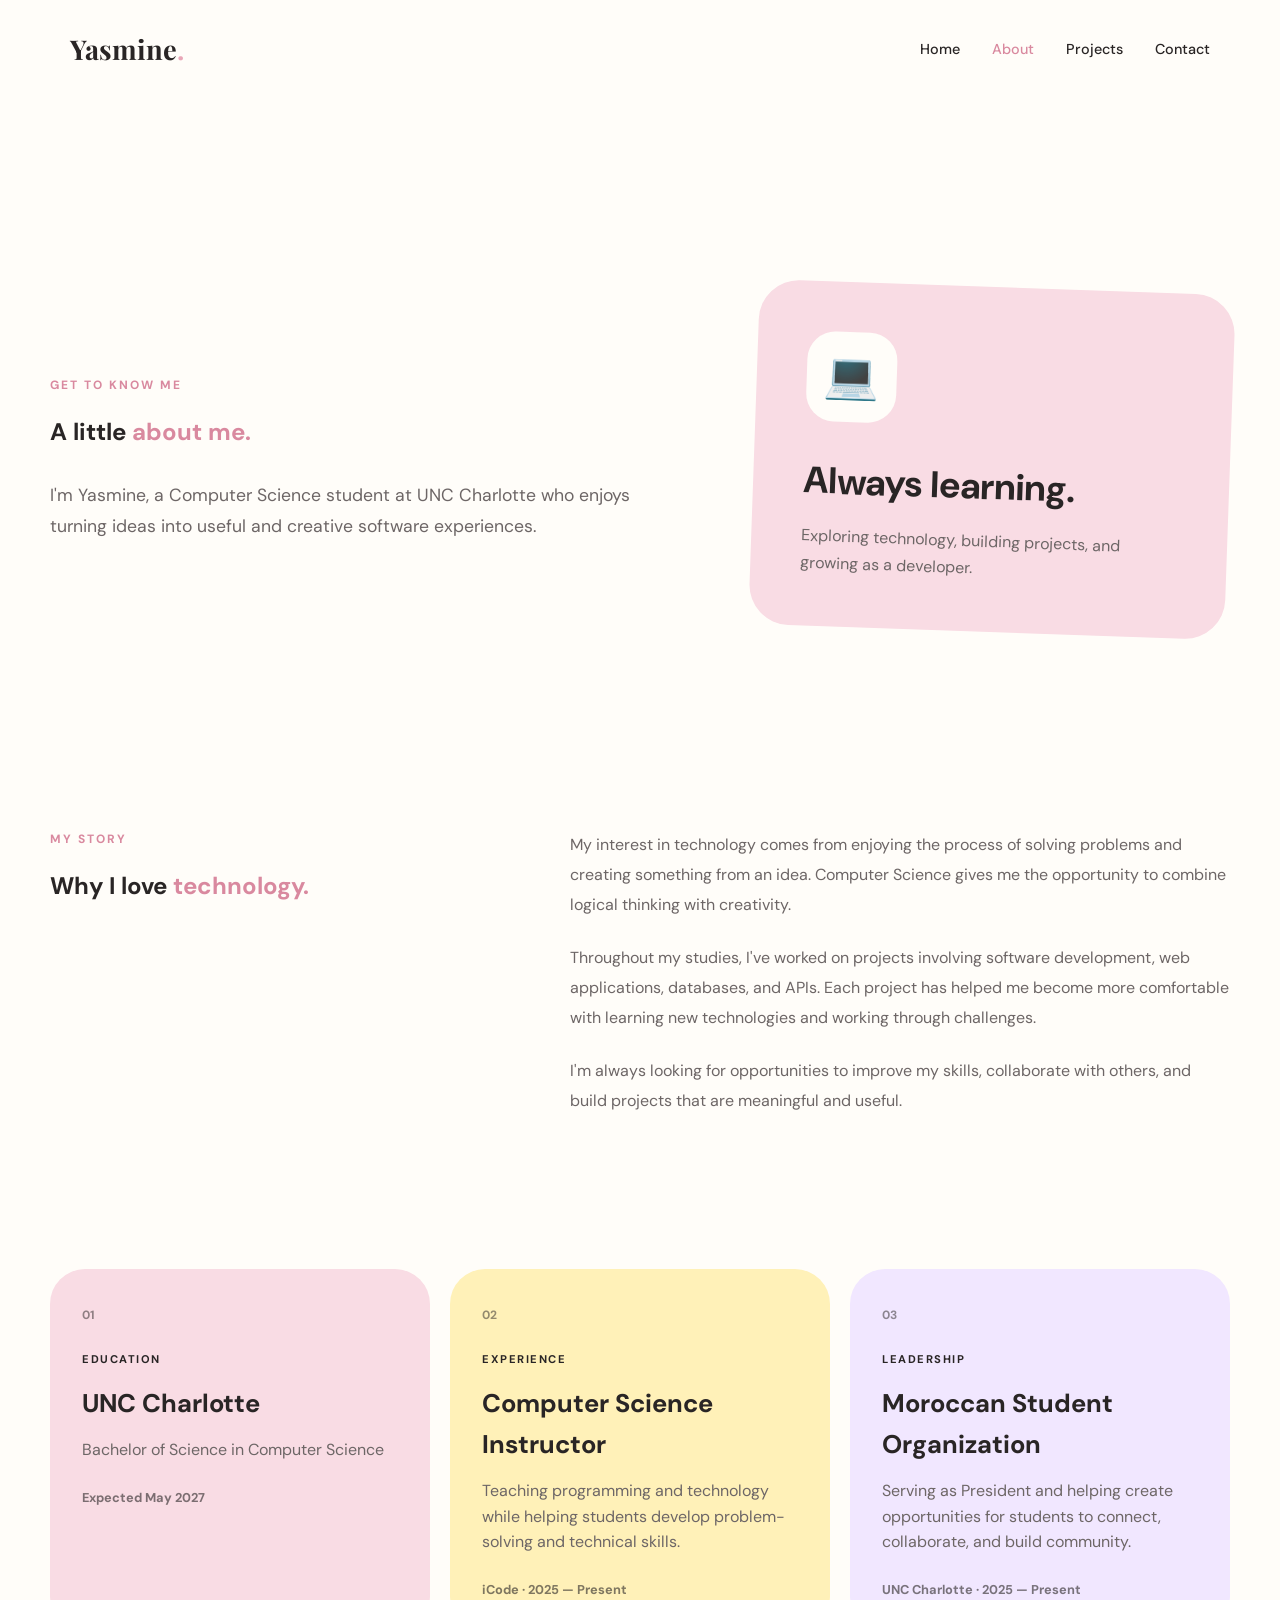
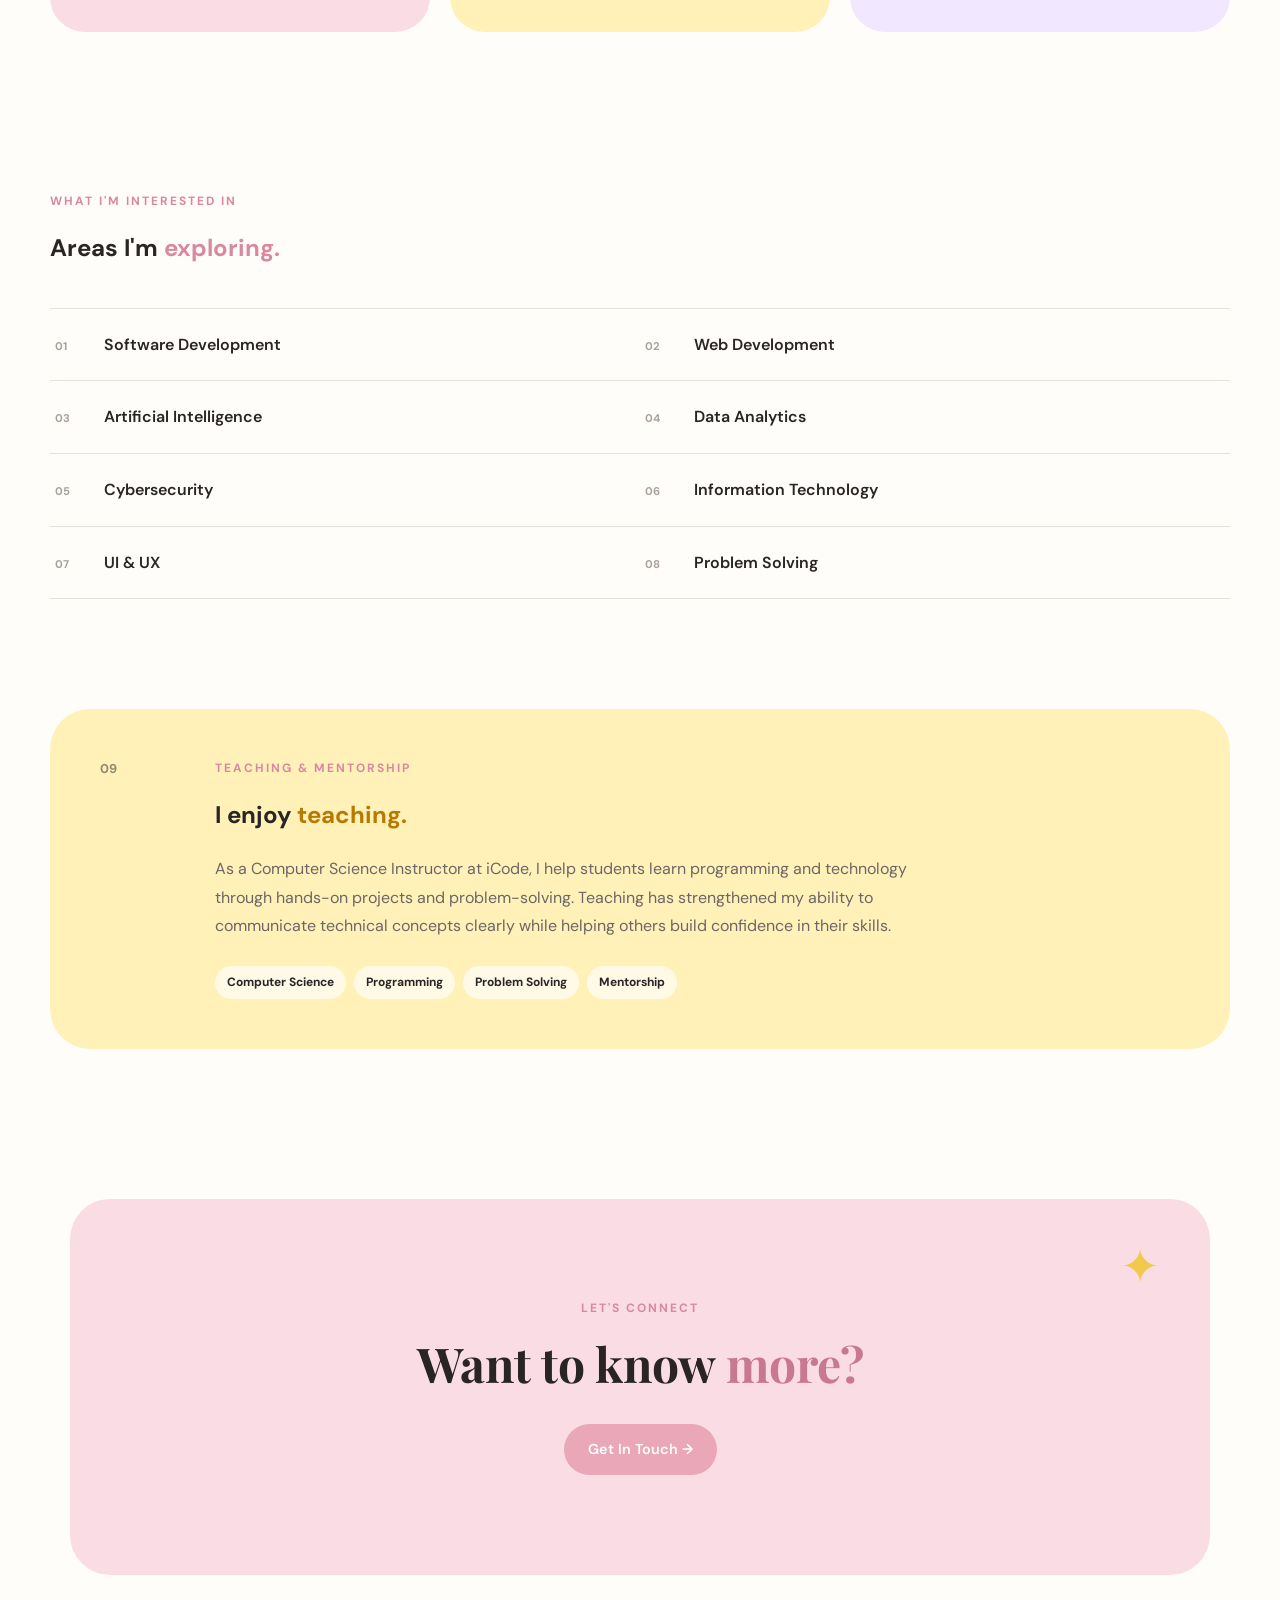
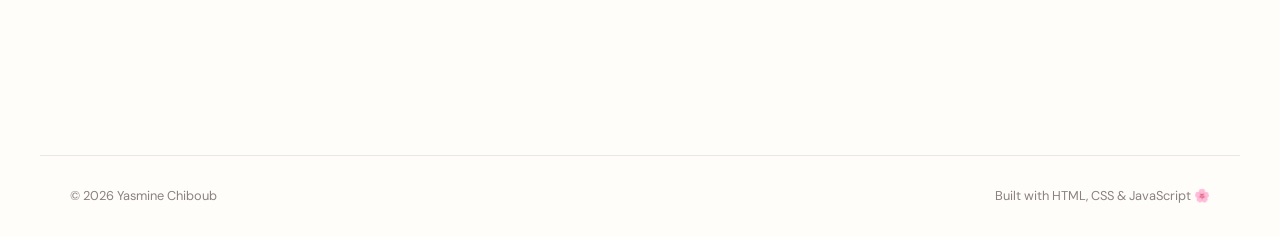
==== about.html @ e4a55085 "Initial portfolio website" ====
<!DOCTYPE html>
<html lang="en">

<head>
  <meta charset="UTF-8">
  <meta name="viewport" content="width=device-width, initial-scale=1.0">

  <title>About | Yasmine Chiboub</title>

  <link rel="stylesheet" href="style.css">

  <link rel="preconnect" href="https://fonts.googleapis.com">
  <link rel="preconnect" href="https://fonts.gstatic.com" crossorigin>

  <link
          href="https://fonts.googleapis.com/css2?family=DM+Sans:wght@400;500;600;700&family=Playfair+Display:wght@500;600;700&display=swap"
          rel="stylesheet">
</head>

<body>

<!-- =========================
     NAVIGATION
========================= -->

<header class="navbar">

  <a href="index.html" class="logo">
    Yasmine<span>.</span>
  </a>

  <nav class="nav-links">
    <a href="index.html">Home</a>
    <a href="about.html" class="active">About</a>
    <a href="projects.html">Projects</a>
    <a href="contact.html">Contact</a>
  </nav>

  <button class="menu-button" id="menuButton">
    ☰
  </button>

</header>


<main class="about-page">

  <!-- =========================
       ABOUT HERO
  ========================= -->

  <section class="about-hero">

    <div>

      <p class="eyebrow">
        GET TO KNOW ME
      </p>

      <h1>
        A little
        <span>about me.</span>
      </h1>

      <p class="about-intro">
        I'm Yasmine, a Computer Science student at UNC Charlotte
        who enjoys turning ideas into useful and creative
        software experiences.
      </p>

    </div>

    <div class="about-hero-card">
      <div class="about-emoji">
        💻
      </div>

      <h2>
        Always learning.
      </h2>

      <p>
        Exploring technology, building projects,
        and growing as a developer.
      </p>
    </div>

  </section>


  <!-- =========================
       MY STORY
  ========================= -->

  <section class="about-story">

    <div class="about-section-heading">

      <p class="eyebrow">
        MY STORY
      </p>

      <h2>
        Why I love
        <span>technology.</span>
      </h2>

    </div>

    <div class="about-story-text">

      <p>
        My interest in technology comes from enjoying the process
        of solving problems and creating something from an idea.
        Computer Science gives me the opportunity to combine
        logical thinking with creativity.
      </p>

      <p>
        Throughout my studies, I've worked on projects involving
        software development, web applications, databases, and
        APIs. Each project has helped me become more comfortable
        with learning new technologies and working through
        challenges.
      </p>

      <p>
        I'm always looking for opportunities to improve my skills,
        collaborate with others, and build projects that are
        meaningful and useful.
      </p>

    </div>

  </section>


  <!-- =========================
       EDUCATION & EXPERIENCE
  ========================= -->

  <section class="about-cards">

    <div class="about-info-card pink">

        <span class="about-card-number">
          01
        </span>

      <p class="card-label">
        EDUCATION
      </p>

      <h3>
        UNC Charlotte
      </h3>

      <p>
        Bachelor of Science in Computer Science
      </p>

      <span class="card-detail">
          Expected May 2027
        </span>

    </div>


    <div class="about-info-card yellow">

        <span class="about-card-number">
          02
        </span>

      <p class="card-label">
        EXPERIENCE
      </p>

      <h3>
        Computer Science Instructor
      </h3>

      <p>
        Teaching programming and technology while helping
        students develop problem-solving and technical skills.
      </p>

      <span class="card-detail">
          iCode · 2025 — Present
        </span>

    </div>


    <div class="about-info-card purple">

        <span class="about-card-number">
          03
        </span>

      <p class="card-label">
        LEADERSHIP
      </p>

      <h3>
        Moroccan Student Organization
      </h3>

      <p>
        Serving as President and helping create opportunities
        for students to connect, collaborate, and build community.
      </p>

      <span class="card-detail">
          UNC Charlotte · 2025 — Present
        </span>

    </div>

  </section>


  <!-- =========================
       AREAS OF INTEREST
  ========================= -->

  <section class="interests-section">

    <div class="about-section-heading">

      <p class="eyebrow">
        WHAT I'M INTERESTED IN
      </p>

      <h2>
        Areas I'm
        <span>exploring.</span>
      </h2>

    </div>


    <div class="interest-list">

      <div class="interest-item">
        <span>01</span>
        Software Development
      </div>

      <div class="interest-item">
        <span>02</span>
        Web Development
      </div>

      <div class="interest-item">
        <span>03</span>
        Artificial Intelligence
      </div>

      <div class="interest-item">
        <span>04</span>
        Data Analytics
      </div>

      <div class="interest-item">
        <span>05</span>
        Cybersecurity
      </div>

      <div class="interest-item">
        <span>06</span>
        Information Technology
      </div>

      <div class="interest-item">
        <span>07</span>
        UI & UX
      </div>

      <div class="interest-item">
        <span>08</span>
        Problem Solving
      </div>

    </div>

  </section>


  <!-- =========================
       TEACHING
  ========================= -->

  <section class="teaching-section">

    <div class="teaching-card">

      <div class="teaching-number">
        09
      </div>

      <div class="teaching-content">

        <p class="eyebrow">
          TEACHING & MENTORSHIP
        </p>

        <h2>
          I enjoy
          <span>teaching.</span>
        </h2>

        <p>
          As a Computer Science Instructor at iCode, I help students
          learn programming and technology through hands-on projects
          and problem-solving. Teaching has strengthened my ability
          to communicate technical concepts clearly while helping
          others build confidence in their skills.
        </p>

        <div class="service-tags">

          <span>Computer Science</span>
          <span>Programming</span>
          <span>Problem Solving</span>
          <span>Mentorship</span>

        </div>

      </div>

    </div>

  </section>


  <!-- =========================
       CTA
  ========================= -->

  <section class="cta">

    <div class="cta-decoration">
      ✦
    </div>

    <p class="eyebrow">
      LET'S CONNECT
    </p>

    <h2>
      Want to know
      <span>more?</span>
    </h2>

    <a href="contact.html" class="button primary">
      Get In Touch →
    </a>

  </section>

</main>


<!-- =========================
     FOOTER
========================= -->

<footer>

  <p>
    © 2026 Yasmine Chiboub
  </p>

  <p>
    Built with HTML, CSS & JavaScript 🌸
  </p>

</footer>


<script src="js/main.js"></script>

</body>
</html>
---- style.css ----
/* ================================
     GLOBAL
  ================================ */

* {
  margin: 0;
  padding: 0;
  box-sizing: border-box;
}

html {
  scroll-behavior: smooth;
}

body {
  font-family: "DM Sans", sans-serif;
  background: #fffdf9;
  color: #292525;
  line-height: 1.6;
}

a {
  text-decoration: none;
  color: inherit;
}

button {
  font-family: inherit;
}


/* ================================
   NAVBAR
================================ */

.navbar {
  width: 100%;
  max-width: 1200px;
  margin: auto;
  padding: 28px 30px;

  display: flex;
  align-items: center;
  justify-content: space-between;
}

.logo {
  font-family: "Playfair Display", serif;
  font-size: 1.7rem;
  font-weight: 700;
}

.logo span {
  color: #e9a7b8;
}

.nav-links {
  display: flex;
  gap: 32px;
}

.nav-links a {
  font-size: 0.9rem;
  font-weight: 500;
  transition: 0.3s ease;
}

.nav-links a:hover,
.nav-links a.active {
  color: #d9899f;
}

.menu-button {
  display: none;
  border: none;
  background: none;
  font-size: 1.5rem;
  cursor: pointer;
}


/* ================================
   HERO
================================ */

.hero {
  position: relative;
  max-width: 1200px;
  margin: auto;
  min-height: 680px;

  padding: 100px 30px;

  display: grid;
  grid-template-columns: 1.3fr 0.7fr;
  align-items: center;

  overflow: hidden;
}

.hero-text {
  position: relative;
  z-index: 2;
}

.eyebrow {
  color: #d9899f;
  font-size: 0.75rem;
  font-weight: 700;
  letter-spacing: 2px;
  margin-bottom: 18px;
}

.hero h1 {
  font-family: "Playfair Display", serif;
  font-size: clamp(3rem, 6vw, 5.8rem);
  line-height: 1.05;
  max-width: 800px;
}

.hero h1 span {
  color: #d9899f;
  position: relative;
}

.hero-description {
  max-width: 550px;
  margin-top: 28px;

  color: #6f6868;
  font-size: 1.05rem;
}

.hero-buttons {
  display: flex;
  gap: 15px;
  margin-top: 35px;
}

.button {
  display: inline-block;

  padding: 14px 24px;
  border-radius: 50px;

  font-size: 0.9rem;
  font-weight: 600;

  transition: 0.3s ease;
}

.button.primary {
  background: #e9a7b8;
  color: white;
}

.button.primary:hover {
  transform: translateY(-4px);
  box-shadow: 0 12px 25px rgba(220, 145, 165, 0.25);
}

.button.secondary {
  border: 1px solid #ddd4d1;
}

.button.secondary:hover {
  background: #fff3c9;
}

.social-links {
  display: flex;
  gap: 15px;
  margin-top: 28px;

  color: #777070;
  font-size: 0.85rem;
}

.social-links a:hover {
  color: #d9899f;
}


/* ================================
   HERO CARD
================================ */

.hero-card {
  position: relative;
  z-index: 2;
}

.profile-card {
  padding: 40px;

  background: white;
  border: 1px solid #f0e6e2;

  border-radius: 30px;

  box-shadow: 0 20px 60px rgba(90, 70, 70, 0.08);

  transform: rotate(2deg);

  transition: 0.4s ease;
}

.profile-card:hover {
  transform: rotate(0deg) translateY(-8px);
}

.profile-top {
  display: flex;
  align-items: center;
  gap: 8px;

  color: #8b8282;
  font-size: 0.8rem;
}

.status-dot {
  width: 9px;
  height: 9px;

  background: #a9d8ad;
  border-radius: 50%;
}

.profile-icon {
  margin-top: 40px;

  width: 80px;
  height: 80px;

  display: flex;
  align-items: center;
  justify-content: center;

  background: #fff3c9;
  border-radius: 25px;

  font-size: 2.5rem;
}

.profile-card h2 {
  font-family: "Playfair Display", serif;
  font-size: 1.8rem;
  margin-top: 25px;
}

.profile-card p {
  color: #777070;
  margin-top: 10px;
}

.mini-tags {
  display: flex;
  flex-wrap: wrap;
  gap: 8px;

  margin-top: 25px;
}

.mini-tags span {
  padding: 7px 12px;

  background: #fff5f7;
  color: #b87589;

  border-radius: 20px;
  font-size: 0.75rem;
}


/* ================================
   DECORATIONS
================================ */

.hero-decoration {
  position: absolute;
  border-radius: 50%;
  z-index: 0;
}

.pink-circle {
  width: 250px;
  height: 250px;

  background: #fbe0e7;

  top: 40px;
  right: 150px;

  filter: blur(2px);
}

.yellow-circle {
  width: 160px;
  height: 160px;

  background: #fff1b8;

  bottom: 50px;
  right: 20px;
}


/* ================================
   BENTO
================================ */

.bento-section {
  max-width: 1200px;
  margin: auto;
  padding: 100px 30px;
}

.section-heading h2,
.learning-section h2,
.cta h2 {
  font-family: "Playfair Display", serif;
  font-size: 3rem;
  line-height: 1.1;
}

.bento-grid {
  display: grid;

  grid-template-columns: 1fr 1fr;
  gap: 20px;

  margin-top: 50px;
}

.bento-card {
  position: relative;

  min-height: 280px;
  padding: 35px;

  border-radius: 30px;

  overflow: hidden;

  transition: 0.4s ease;
}

.bento-card:hover {
  transform: translateY(-7px);
}

.about-card {
  background: #f9dce4;
}

.projects-card {
  background: #f1e7ff;
}

.yellow-card {
  background: #fff1b8;
}

.quote-card {
  background: #f5f1ec;
}

.card-number {
  font-size: 0.75rem;
  color: #837979;
}

.bento-card h3 {
  font-family: "Playfair Display", serif;
  font-size: 2rem;
  margin-top: 45px;
}

.bento-card p {
  max-width: 400px;
  margin-top: 12px;
  color: #655e5e;
}

.card-arrow {
  position: absolute;
  right: 30px;
  bottom: 25px;

  font-size: 1.5rem;
}

.big-emoji {
  font-size: 4rem;
  margin-top: 30px;
}

.quote-mark {
  font-family: "Playfair Display", serif;
  font-size: 6rem;
  height: 80px;
}

.quote-card p {
  font-family: "Playfair Display", serif;
  font-size: 1.6rem;
}


/* ================================
   LEARNING
================================ */

.learning-section {
  max-width: 1200px;
  margin: auto;

  padding: 100px 30px;

  display: grid;
  grid-template-columns: 1fr 1fr;
  gap: 80px;
}

.learning-section h2 span {
  color: #d9899f;
}

.technology-list {
  display: grid;
  grid-template-columns: 1fr 1fr;
}

.tech-item {
  padding: 22px 0;

  border-bottom: 1px solid #e7dfdc;

  font-weight: 600;
}

.tech-item span {
  color: #c5baba;
  margin-right: 15px;
  font-size: 0.75rem;
}


/* ================================
   CTA
================================ */

.cta {
  position: relative;

  max-width: 1140px;
  margin: 60px auto 100px;

  padding: 100px 40px;

  text-align: center;

  background: #f9dce4;
  border-radius: 40px;

  overflow: hidden;
}

.cta h2 {
  max-width: 700px;
  margin: auto auto 35px;
}

.cta h2 span {
  color: #c87891;
}

.cta-decoration {
  position: absolute;
  top: 30px;
  right: 50px;

  font-size: 3rem;
  color: #f2c94c;
}


/* ================================
   FOOTER
================================ */

footer {
  max-width: 1200px;
  margin: auto;

  padding: 30px;

  display: flex;
  justify-content: space-between;

  color: #8a8181;
  font-size: 0.8rem;

  border-top: 1px solid #eee6e2;
}


/* ================================
   MOBILE
================================ */

@media (max-width: 800px) {

  .nav-links {
    display: none;

    position: absolute;
    top: 80px;
    right: 20px;

    flex-direction: column;

    padding: 25px;

    background: white;

    border-radius: 20px;

    box-shadow: 0 15px 40px rgba(0,0,0,0.1);

    z-index: 10;
  }

  .nav-links.show {
    display: flex;
  }

  .menu-button {
    display: block;
  }

  .hero {
    grid-template-columns: 1fr;
    padding-top: 60px;
    gap: 60px;
  }

  .hero h1 {
    font-size: 3.2rem;
  }

  .hero-card {
    max-width: 500px;
  }

  .bento-grid {
    grid-template-columns: 1fr;
  }

  .learning-section {
    grid-template-columns: 1fr;
    gap: 40px;
  }

  .section-heading h2,
  .learning-section h2,
  .cta h2 {
    font-size: 2.5rem;
  }

  footer {
    flex-direction: column;
    gap: 10px;
  }
}

     /* =========================
        PROJECTS SECTION
     ========================= */

   .projects-section {
     max-width: 1100px;
     margin: 0 auto;
     padding: 80px 30px;
   }

.projects-section h1 {
  text-align: center;
  font-size: 3rem;
  margin-bottom: 15px;
  color: #333;
}

.section-intro {
  text-align: center;
  max-width: 650px;
  margin: 0 auto 50px;
  color: #666;
  line-height: 1.7;
}



     /* ================================
        PROJECTS PAGE
     ================================ */

   .projects-page {
     max-width: 1200px;
     margin: auto;
     padding: 80px 30px 100px;
   }


/* ================================
   INTRO
================================ */

.projects-intro {
  max-width: 750px;
  margin-bottom: 60px;
}

.projects-intro h1 {
  font-family: "Playfair Display", serif;
  font-size: clamp(3.5rem, 7vw, 5.5rem);
  line-height: 1;
}

.projects-intro h1 span {
  color: #d9899f;
}

.projects-intro p {
  max-width: 580px;
  margin-top: 25px;

  color: #6f6868;
  font-size: 1.05rem;
}


/* ================================
   PROJECT GRID
================================ */

.project-grid {
  display: grid;

  grid-template-columns: 1fr 1fr;

  gap: 20px;
}


/* ================================
   PROJECT CARD
================================ */

.project-card {
  position: relative;

  min-height: 420px;

  padding: 35px;

  border-radius: 30px;

  display: flex;
  flex-direction: column;
  justify-content: space-between;

  overflow: hidden;

  transition: 0.4s ease;
}

.project-card:hover {
  transform: translateY(-8px);
}


/* ================================
   CARD COLORS
================================ */

.project-card.pink {
  background: #f9dce4;
}

.project-card.yellow {
  background: #fff1b8;
}

.project-card.purple {
  background: #f1e7ff;
}

.project-card.neutral {
  background: #f5f1ec;
}


/* ================================
   WIDE CARD
================================ */

.project-wide {
  grid-column: span 2;
  min-height: 330px;
}


/* ================================
   TOP
================================ */

.project-top {
  display: flex;

  justify-content: space-between;
  align-items: flex-start;

  color: #837979;

  font-size: 0.75rem;
}

.project-icon {
  font-size: 3rem;
}


/* ================================
   CONTENT
================================ */

.project-content {
  margin-top: 30px;
}

.project-content h2 {
  font-family: "Playfair Display", serif;

  font-size: 2.3rem;

  line-height: 1.1;
}

.project-content p {
  max-width: 500px;

  margin-top: 15px;

  color: #655e5e;

  line-height: 1.7;
}


/* ================================
   TAGS
================================ */

.project-tags {
  display: flex;

  flex-wrap: wrap;

  gap: 8px;

  margin-top: 25px;
}

.project-tags span {
  padding: 7px 12px;

  background: rgba(255, 255, 255, 0.55);

  border-radius: 20px;

  color: #806f73;

  font-size: 0.72rem;

  font-weight: 600;
}


/* ================================
   PROJECT LINK
================================ */

.project-link {
  display: inline-flex;

  align-items: center;

  gap: 8px;

  width: fit-content;

  margin-top: 30px;

  padding: 11px 18px;

  background: rgba(255, 255, 255, 0.6);

  border-radius: 50px;

  font-size: 0.8rem;

  font-weight: 600;

  transition: 0.3s ease;
}

.project-link span {
  font-size: 1rem;
}

.project-link:hover {
  background: white;

  transform: translateY(-3px);
}


/* ================================
   MOBILE
================================ */

@media (max-width: 800px) {

  .projects-page {
    padding: 60px 20px;
  }

  .project-grid {
    grid-template-columns: 1fr;
  }

  .project-wide {
    grid-column: span 1;
  }

  .project-card {
    min-height: 380px;
  }

  .projects-intro h1 {
    font-size: 3.4rem;
  }

}


     /* ================================
        PROJECT HERO
     ================================ */

   .project-hero {
     max-width: 1200px;
     margin: auto;

     min-height: 600px;

     padding: 90px 30px;

     display: grid;
     grid-template-columns: 1.2fr 0.8fr;

     gap: 70px;

     align-items: center;
   }

.project-hero-content h1 {
  font-family: "Playfair Display", serif;

  font-size: clamp(4rem, 8vw, 7rem);

  line-height: 0.95;
}

.project-hero-content h1 span {
  color: #d9899f;
}

.project-lead {
  max-width: 580px;

  margin-top: 30px;

  color: #6f6868;

  font-size: 1.1rem;
}

.project-buttons {
  display: flex;

  gap: 15px;

  margin-top: 35px;

  flex-wrap: wrap;
}


/* ================================
   PROJECT HERO CARD
================================ */

.project-hero-card {
  min-height: 390px;

  padding: 40px;

  background: #f9dce4;

  border-radius: 40px;

  display: flex;
  flex-direction: column;
  justify-content: flex-end;

  position: relative;

  overflow: hidden;

  transition: 0.4s ease;
}

.project-hero-card:hover {
  transform: translateY(-8px);
}

.project-hero-card::before {
  content: "";

  position: absolute;

  width: 230px;
  height: 230px;

  border-radius: 50%;

  background: #fff1b8;

  top: -60px;
  right: -40px;
}

.paw-icon {
  font-size: 5rem;

  position: absolute;

  top: 35px;
  left: 40px;
}

.project-hero-card p {
  font-size: 0.7rem;

  letter-spacing: 2px;

  color: #837979;
}

.project-hero-card h2 {
  font-family: "Playfair Display", serif;

  font-size: 2.8rem;

  line-height: 1.05;

  margin-top: 12px;
}


/* ================================
   PROJECT INFO
================================ */

.project-info {
  max-width: 1200px;

  margin: auto;

  padding: 100px 30px;

  display: grid;

  grid-template-columns: 1.2fr 0.8fr;

  gap: 100px;
}

.project-description h2 {
  font-family: "Playfair Display", serif;

  font-size: 3rem;

  line-height: 1.1;

  margin-top: 15px;
}

.project-description h2 span {
  color: #d9899f;
}

.project-description p {
  max-width: 650px;

  margin-top: 25px;

  color: #6f6868;
}

.project-details {
  display: flex;

  flex-direction: column;

  gap: 35px;
}

.detail-item {
  padding-bottom: 25px;

  border-bottom: 1px solid #e7dfdc;
}

.detail-item > span {
  font-size: 0.7rem;

  letter-spacing: 1.5px;

  color: #a09696;
}

.detail-item h3 {
  font-family: "Playfair Display", serif;

  font-size: 1.5rem;

  margin-top: 10px;
}


/* ================================
   CONTRIBUTION
================================ */

.project-work {
  max-width: 1200px;

  margin: auto;

  padding: 100px 30px;
}

.work-heading h2 {
  font-family: "Playfair Display", serif;

  font-size: 3rem;

  margin-top: 15px;
}

.work-heading h2 span {
  color: #d9899f;
}

.work-grid {
  display: grid;

  grid-template-columns: 1fr 1fr;

  gap: 20px;

  margin-top: 50px;
}

.work-card {
  min-height: 280px;

  padding: 35px;

  border-radius: 30px;

  transition: 0.4s ease;
}

.work-card:hover {
  transform: translateY(-7px);
}

.work-card span {
  font-size: 0.75rem;

  color: #837979;
}

.work-card h3 {
  font-family: "Playfair Display", serif;

  font-size: 2rem;

  margin-top: 45px;
}

.work-card p {
  color: #655e5e;

  margin-top: 12px;

  max-width: 450px;
}

.work-card.pink {
  background: #f9dce4;
}

.work-card.yellow {
  background: #fff1b8;
}

.work-card.purple {
  background: #f1e7ff;
}

.work-card.neutral {
  background: #f5f1ec;
}


/* ================================
   SCREENSHOTS
================================ */

.screenshots-section {
  max-width: 1200px;

  margin: auto;

  padding: 100px 30px;
}

.screenshots-heading {
  max-width: 650px;

  margin-bottom: 50px;
}

.screenshots-heading h2 {
  font-family: "Playfair Display", serif;

  font-size: 3rem;

  margin-top: 15px;
}

.screenshots-heading h2 span {
  color: #d9899f;
}

.screenshots-heading p {
  color: #6f6868;

  margin-top: 15px;
}

.screenshot-grid {
  display: grid;

  grid-template-columns: 1fr 1fr;

  gap: 25px;
}

.screenshot {
  position: relative;

  background: white;

  border: 1px solid #f0e6e2;

  border-radius: 25px;

  overflow: hidden;

  box-shadow: 0 15px 45px rgba(90, 70, 70, 0.08);

  transition: 0.4s ease;
}

.screenshot:hover {
  transform: translateY(-7px);
}

.screenshot.large {
  grid-column: span 2;
}

.screenshot img {
  display: block;

  width: 100%;

  height: auto;
}

.screenshot-label {
  padding: 15px 20px;

  font-size: 0.8rem;

  font-weight: 600;

  color: #655e5e;

  background: white;
}


/* ================================
   MOBILE
================================ */

@media (max-width: 800px) {

  .project-hero {
    grid-template-columns: 1fr;

    padding-top: 60px;

    gap: 50px;
  }

  .project-hero-content h1 {
    font-size: 4rem;
  }

  .project-hero-card {
    min-height: 330px;
  }

  .project-info {
    grid-template-columns: 1fr;

    gap: 50px;
  }

  .work-grid {
    grid-template-columns: 1fr;
  }

  .screenshot-grid {
    grid-template-columns: 1fr;
  }

  .screenshot.large {
    grid-column: span 1;
  }

}

     /* =========================================
        SHOPPING CART PROJECT PAGE
        ========================================= */

   .project-yellow {
     background: #fff1b8;
   }

.project-yellow .project-hero-icon {
  background: #fffdf9;
}


/* Project Work */

.work-grid {
  display: grid;
  grid-template-columns: repeat(2, 1fr);
  gap: 20px;
  margin-top: 50px;
}

.work-card {
  padding: 35px;
  border-radius: 30px;
  min-height: 230px;
  transition: transform 0.3s ease;
}

.work-card:hover {
  transform: translateY(-7px);
}

.work-pink {
  background: #f9dce4;
}

.work-yellow {
  background: #fff1b8;
}

.work-purple {
  background: #f1e7ff;
}

.work-neutral {
  background: #f5f1ec;
}

.work-number {
  font-size: 14px;
  font-weight: 700;
  margin-bottom: 35px;
  opacity: 0.55;
}

.work-card h3 {
  font-family: "Playfair Display", serif;
  font-size: 28px;
  margin-bottom: 12px;
}

.work-card p {
  line-height: 1.7;
  max-width: 480px;
}


/* Screenshot Gallery */

.screenshots-section {
  max-width: 1200px;
  margin: 100px auto;
  padding: 0 30px;
}

.screenshots-heading {
  margin-bottom: 45px;
}

.screenshot-grid {
  display: grid;
  grid-template-columns: repeat(2, 1fr);
  gap: 25px;
}

.screenshot-item {
  background: #f5f1ec;
  border-radius: 30px;
  overflow: hidden;
  transition: transform 0.3s ease;
}

.screenshot-item:hover {
  transform: translateY(-7px);
}

.screenshot-item.large {
  grid-column: span 2;
}

.screenshot-item img {
  display: block;
  width: 100%;
  height: auto;
}

.screenshot-label {
  display: flex;
  align-items: center;
  gap: 12px;
  padding: 18px 22px;
  font-weight: 600;
}

.screenshot-label span {
  opacity: 0.45;
  font-size: 13px;
}


/* Project CTA */

.project-cta {
  max-width: 1200px;
  margin: 100px auto;
  padding: 55px;
  border-radius: 40px;
  background: #f9dce4;

  display: flex;
  align-items: center;
  justify-content: space-between;
  gap: 30px;
}

.project-cta h2 {
  font-family: "Playfair Display", serif;
  font-size: clamp(38px, 5vw, 60px);
  line-height: 1.05;
  margin: 10px 0 0;
}

.project-cta h2 span {
  color: #d9899f;
}

.button-dark {
  background: #292525;
  color: white;
  border: none;
}

.button-dark:hover {
  background: #444;
}


/* Responsive */

@media (max-width: 800px) {

  .work-grid {
    grid-template-columns: 1fr;
  }

  .screenshot-grid {
    grid-template-columns: 1fr;
  }

  .screenshot-item.large {
    grid-column: span 1;
  }

  .project-cta {
    margin: 70px 20px;
    padding: 35px;
    flex-direction: column;
    align-items: flex-start;
  }

  .project-cta h2 {
    font-size: 42px;
  }

}
      /* =========================
         WHAT I DO
      ========================= */

    .services-section {
      max-width: 1250px;
      margin: 40px auto;
      padding: 80px 35px;
    }

.services-section .section-heading {
  max-width: 700px;
  margin-bottom: 45px;
}

.services-section .section-heading h2 {
  margin-top: 10px;
}

.services-section .section-heading h2 span {
  color: #d9899f;
}

.services-section .section-heading > p:last-child {
  margin-top: 18px;
  color: #6d6666;
  line-height: 1.8;
}


/* ---------- CARDS ---------- */

.services-grid {
  display: grid;
  grid-template-columns: repeat(2, 1fr);
  gap: 20px;
}

.service-card {
  padding: 35px;
  min-height: 280px;
  border-radius: 35px;

  transition: transform 0.3s ease, box-shadow 0.3s ease;
}

.service-card:hover {
  transform: translateY(-7px);
  box-shadow: 0 18px 40px rgba(60, 45, 45, 0.08);
}


/* ---------- CARD COLORS ---------- */

.service-card.pink {
  background: #f9dce4;
}

.service-card.yellow {
  background: #fff1b8;
}

.service-card.purple {
  background: #f1e7ff;
}

.service-card.neutral {
  background: #f5f1ec;
}


/* ---------- CARD CONTENT ---------- */

.service-number {
  font-size: 0.75rem;
  font-weight: 700;
  letter-spacing: 1px;
  opacity: 0.5;
}

.service-card h3 {
  margin-top: 22px;
  font-size: 1.7rem;
}

.service-card p {
  max-width: 500px;
  margin-top: 12px;

  color: #6d6666;
  line-height: 1.7;
}


/* ---------- TAGS ---------- */

.service-tags {
  display: flex;
  flex-wrap: wrap;
  gap: 8px;
  margin-top: 25px;
}

.service-tags span {
  padding: 7px 12px;

  background: rgba(255, 255, 255, 0.65);
  border-radius: 999px;

  font-size: 0.75rem;
  font-weight: 700;
}


/* ---------- MOBILE ---------- */

@media (max-width: 800px) {

  .services-section {
    padding: 60px 25px;
  }

  .services-grid {
    grid-template-columns: 1fr;
  }

  .service-card {
    min-height: auto;
  }

}


/* Mobile */

@media (max-width: 800px) {
  .what-i-do {
    padding: 60px 25px;
  }

  .skills-grid {
    grid-template-columns: 1fr;
  }
}

     /* =========================
        ABOUT PAGE
     ========================= */

   .about-page {
     max-width: 1250px;
     margin: 0 auto;
     padding: 80px 35px;
   }


/* ---------- ABOUT HERO ---------- */

.about-hero {
  min-height: 560px;

  display: grid;
  grid-template-columns: 1fr 0.75fr;
  align-items: center;
  gap: 70px;

  padding: 60px 0;
}

.about-hero h1 {
  margin-top: 15px;
}

.about-hero h1 span {
  color: #d9899f;
}

.about-intro {
  max-width: 650px;
  margin-top: 28px;

  color: #6d6666;
  font-size: 1.1rem;
  line-height: 1.8;
}


/* ---------- ABOUT HERO CARD ---------- */

.about-hero-card {
  padding: 50px;

  background: #f9dce4;
  border-radius: 40px;

  transform: rotate(2deg);

  transition: 0.3s ease;
}

.about-hero-card:hover {
  transform: rotate(0deg) translateY(-7px);
}

.about-emoji {
  width: 90px;
  height: 90px;

  display: flex;
  align-items: center;
  justify-content: center;

  background: #fffdf9;
  border-radius: 28px;

  font-size: 2.8rem;
}

.about-hero-card h2 {
  margin-top: 30px;
  font-size: 2.3rem;
}

.about-hero-card p {
  margin-top: 12px;
  color: #6d6666;
  line-height: 1.7;
}


/* =========================
   MY STORY
========================= */

.about-story {
  display: grid;
  grid-template-columns: 0.8fr 1.2fr;
  gap: 80px;

  padding: 90px 0;
}

.about-section-heading h2 {
  margin-top: 10px;
}

.about-section-heading h2 span {
  color: #d9899f;
}

.about-story-text {
  max-width: 720px;
}

.about-story-text p {
  margin-bottom: 22px;

  color: #6d6666;
  line-height: 1.9;
}


/* =========================
   EDUCATION / EXPERIENCE
========================= */

.about-cards {
  display: grid;
  grid-template-columns: repeat(3, 1fr);
  gap: 20px;

  padding: 40px 0 90px;
}

.about-info-card {
  min-height: 300px;
  padding: 32px;

  border-radius: 35px;

  transition: 0.3s ease;
}

.about-info-card:hover {
  transform: translateY(-7px);
  box-shadow: 0 18px 40px rgba(60, 45, 45, 0.07);
}

.about-info-card.pink {
  background: #f9dce4;
}

.about-info-card.yellow {
  background: #fff1b8;
}

.about-info-card.purple {
  background: #f1e7ff;
}

.about-card-number {
  font-size: 0.75rem;
  font-weight: 700;
  opacity: 0.5;
}

.card-label {
  margin-top: 25px;

  font-size: 0.7rem;
  font-weight: 700;
  letter-spacing: 1.5px;
}

.about-info-card h3 {
  margin-top: 15px;
  font-size: 1.6rem;
}

.about-info-card p:not(.card-label) {
  margin-top: 12px;
  color: #6d6666;
}

.card-detail {
  display: block;

  margin-top: 25px;

  font-size: 0.8rem;
  font-weight: 700;
  opacity: 0.6;
}


/* =========================
   AREAS OF INTEREST
========================= */

.interests-section {
  padding: 70px 0 40px;
}

.interest-list {
  display: grid;
  grid-template-columns: 1fr 1fr;

  margin-top: 40px;

  border-top: 1px solid #e8e1dc;
}

.interest-item {
  padding: 23px 5px;

  border-bottom: 1px solid #e8e1dc;

  font-size: 1rem;
  font-weight: 600;

  transition: 0.25s ease;
}

.interest-item:hover {
  padding-left: 12px;
  color: #d9899f;
}

.interest-item span {
  display: inline-block;

  width: 45px;

  font-size: 0.7rem;
  font-weight: 700;

  color: #aaa09b;
}


/* =========================
   TEACHING
========================= */

.teaching-section {
  padding: 70px 0 90px;
}

.teaching-card {
  display: grid;
  grid-template-columns: 80px 1fr;
  gap: 35px;

  padding: 50px;

  background: #fff1b8;
  border-radius: 40px;

  transition: 0.3s ease;
}

.teaching-card:hover {
  transform: translateY(-5px);
  box-shadow: 0 18px 40px rgba(60, 45, 45, 0.07);
}

.teaching-number {
  font-size: 0.8rem;
  font-weight: 700;
  opacity: 0.5;
}

.teaching-content {
  max-width: 750px;
}

.teaching-content h2 {
  margin-top: 10px;
}

.teaching-content h2 span {
  color: #b97900;
}

.teaching-content > p:not(.eyebrow) {
  margin-top: 20px;

  color: #6d6666;
  line-height: 1.8;
}

.teaching-content .service-tags {
  margin-top: 25px;
}


/* =========================
   ABOUT MOBILE
========================= */

@media (max-width: 900px) {

  .about-hero {
    grid-template-columns: 1fr;
    gap: 45px;
  }

  .about-hero-card {
    max-width: 500px;
  }

  .about-story {
    grid-template-columns: 1fr;
    gap: 35px;
  }

  .about-cards {
    grid-template-columns: 1fr 1fr;
  }

}


@media (max-width: 700px) {

  .about-page {
    padding: 60px 25px;
  }

  .about-cards {
    grid-template-columns: 1fr;
  }

  .interest-list {
    grid-template-columns: 1fr;
  }

  .teaching-card {
    grid-template-columns: 1fr;
    gap: 15px;

    padding: 35px;
  }

}


@media (max-width: 500px) {

  .about-page {
    padding-left: 22px;
    padding-right: 22px;
  }

  .about-hero-card {
    padding: 35px;
    border-radius: 30px;
  }

  .about-info-card {
    padding: 28px;
    border-radius: 30px;
  }

  .teaching-card {
    padding: 28px;
    border-radius: 30px;
  }

}

     /* =========================
        CONTACT PAGE
     ========================= */

   .contact-page {
     max-width: 1250px;
     margin: 0 auto;
     padding: 80px 35px;
   }


/* ---------- CONTACT HERO ---------- */

.contact-hero {
  min-height: 560px;

  display: grid;
  grid-template-columns: 1fr 0.75fr;
  align-items: center;
  gap: 70px;

  padding: 60px 0;
}

.contact-intro h1 {
  margin-top: 15px;
}

.contact-intro h1 span {
  color: #d9899f;
}

.contact-description {
  max-width: 620px;
  margin-top: 28px;

  color: #6d6666;
  font-size: 1.1rem;
  line-height: 1.8;
}


/* ---------- CONTACT HERO CARD ---------- */

.contact-hero-card {
  padding: 50px;

  background: #f1e7ff;
  border-radius: 40px;

  transform: rotate(-2deg);

  transition: 0.3s ease;
}

.contact-hero-card:hover {
  transform: rotate(0deg) translateY(-7px);
}

.contact-symbol {
  width: 90px;
  height: 90px;

  display: flex;
  align-items: center;
  justify-content: center;

  background: #fffdf9;
  border-radius: 28px;

  font-size: 2.8rem;
}

.contact-hero-card h2 {
  margin-top: 30px;
  font-size: 2.3rem;
}

.contact-hero-card p {
  margin-top: 12px;

  color: #6d6666;
  line-height: 1.7;
}


/* =========================
   CONTACT LINKS
========================= */

.contact-section {
  padding: 80px 0;
}

.contact-section-heading {
  max-width: 650px;
  margin-bottom: 40px;
}

.contact-section-heading h2 {
  margin-top: 10px;
}

.contact-section-heading h2 span {
  color: #d9899f;
}


/* ---------- LINK CARDS ---------- */

.contact-links {
  display: grid;
  grid-template-columns: 1fr 1fr;
  gap: 18px;
}

.contact-link {
  min-height: 150px;

  padding: 28px 30px;

  display: grid;
  grid-template-columns: 40px 1fr 45px;
  align-items: center;
  gap: 20px;

  border-radius: 30px;

  transition: 0.3s ease;
}

.contact-link:hover {
  transform: translateY(-6px);
  box-shadow: 0 18px 40px rgba(60, 45, 45, 0.08);
}


/* ---------- COLORS ---------- */

.contact-link.pink {
  background: #f9dce4;
}

.contact-link.yellow {
  background: #fff1b8;
}

.contact-link.purple {
  background: #f1e7ff;
}

.contact-link.neutral {
  background: #f5f1ec;
}


/* ---------- LINK CONTENT ---------- */

.contact-link-number {
  align-self: start;

  font-size: 0.75rem;
  font-weight: 700;

  opacity: 0.5;
}

.contact-link-content span {
  font-size: 0.7rem;
  font-weight: 700;
  letter-spacing: 1.5px;

  opacity: 0.55;
}

.contact-link-content h3 {
  margin-top: 8px;

  font-family: "DM Sans", sans-serif;
  font-size: 1.05rem;
  font-weight: 700;

  word-break: break-word;
}

.contact-arrow {
  width: 42px;
  height: 42px;

  display: flex;
  align-items: center;
  justify-content: center;

  background: rgba(255, 255, 255, 0.65);
  border-radius: 50%;

  font-size: 1.1rem;
}


/* =========================
   CONTACT CTA
========================= */

.contact-page .cta {
  margin-top: 50px;
}


/* =========================
   MOBILE
========================= */

@media (max-width: 900px) {

  .contact-hero {
    grid-template-columns: 1fr;
    gap: 45px;
  }

  .contact-hero-card {
    max-width: 500px;
  }

}


@media (max-width: 700px) {

  .contact-page {
    padding: 60px 25px;
  }

  .contact-links {
    grid-template-columns: 1fr;
  }

}


@media (max-width: 500px) {

  .contact-page {
    padding-left: 22px;
    padding-right: 22px;
  }

  .contact-hero-card {
    padding: 35px;
    border-radius: 30px;
  }

  .contact-link {
    padding: 25px;

    grid-template-columns: 30px 1fr 40px;

    gap: 12px;

    border-radius: 25px;
  }

  .contact-link-content h3 {
    font-size: 0.9rem;
  }

}
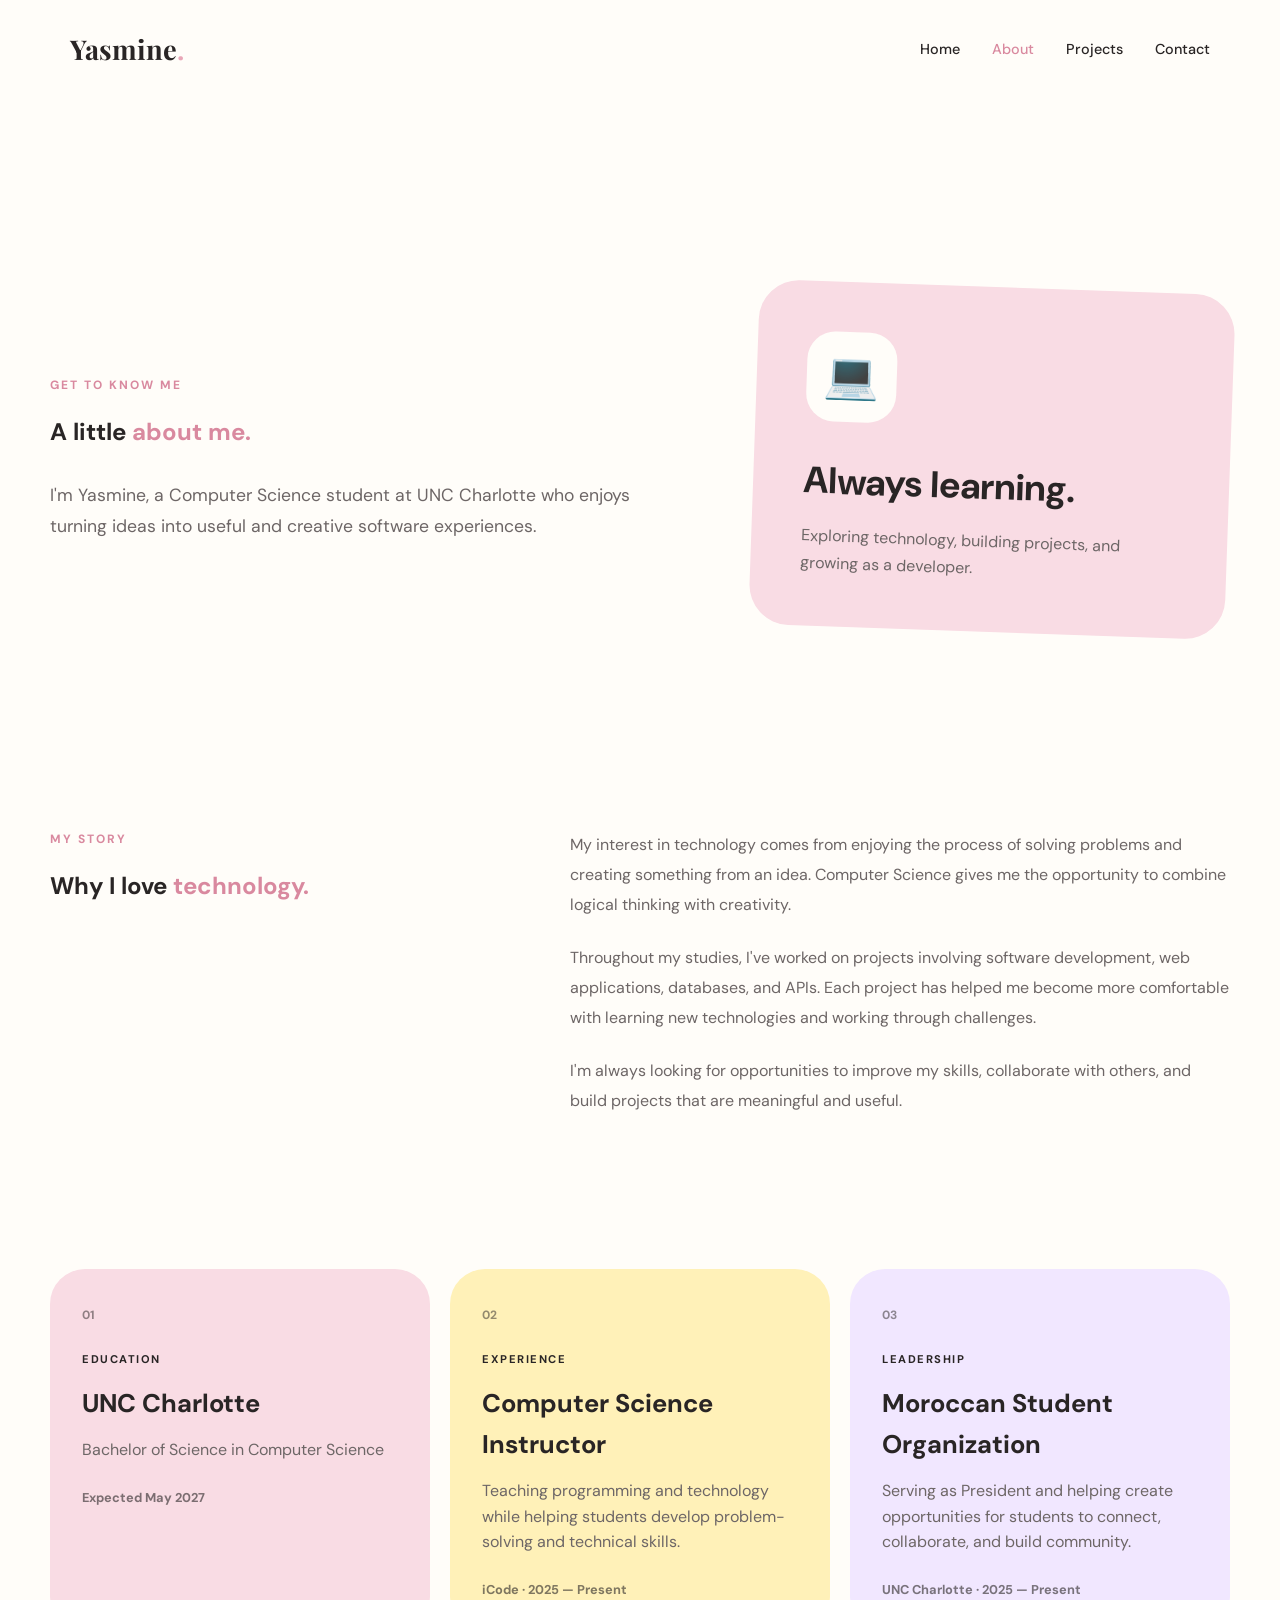
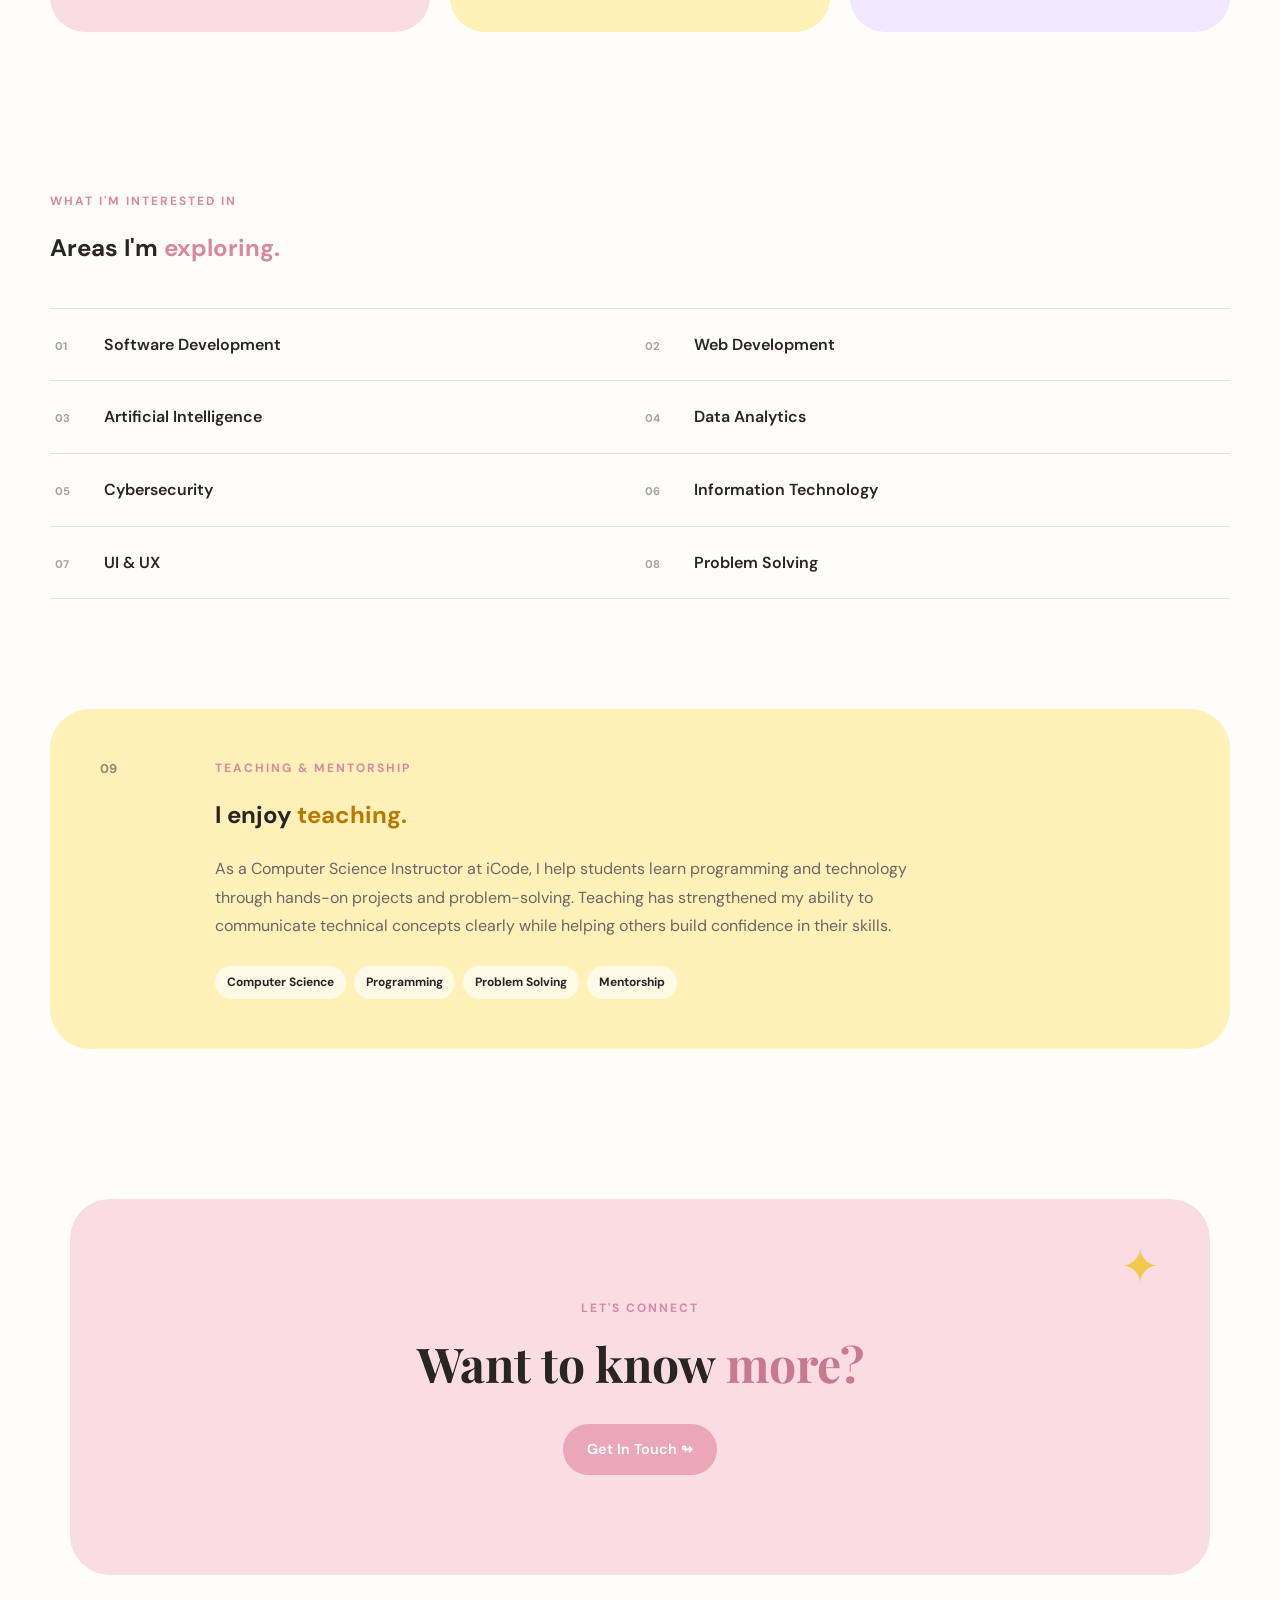
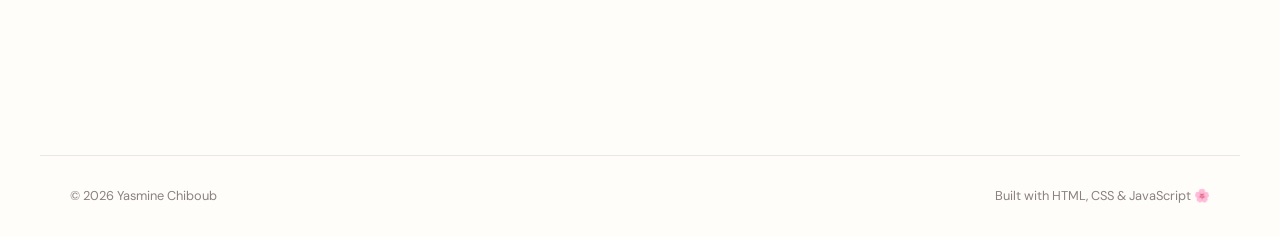
==== commit 33e68a72: "changed arrows" ====
--- a/about.html
+++ b/about.html
@@ -355,7 +355,7 @@
     </h2>
 
     <a href="contact.html" class="button primary">
-      Get In Touch →
+      Get In Touch ↬
     </a>
 
   </section>
